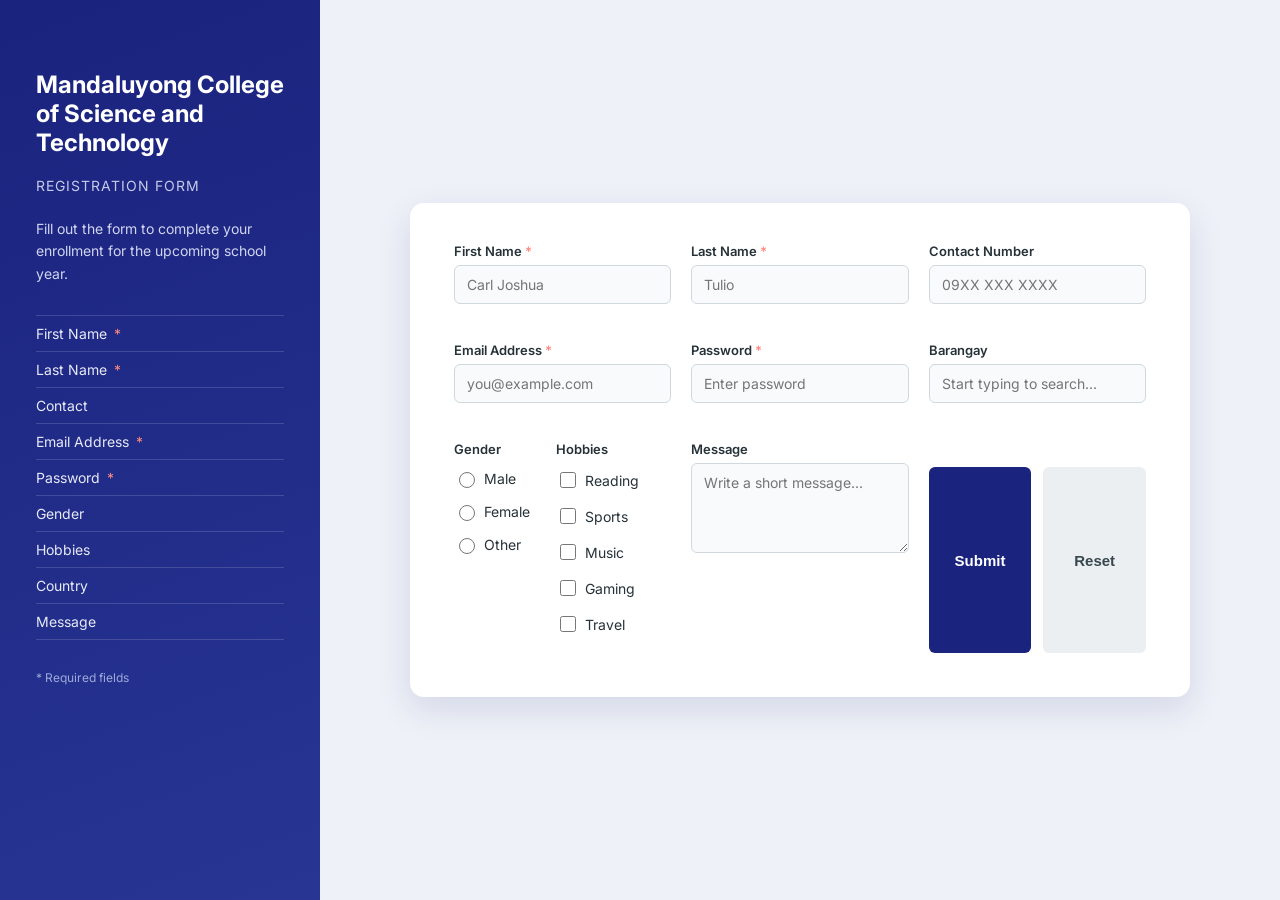
==== index.html @ 2541d4af "Rename Index.html to index.html" ====
<!DOCTYPE html>
<html lang="en">
<head>
<meta charset="UTF-8">
<meta name="viewport" content="width=device-width, initial-scale=1.0">
<title>Registration Form</title>
<link rel="stylesheet" href="style.css">
</head>
<body>

<div class="page">

  <aside class="side-panel">
    <h2>Mandaluyong College of Science and Technology</h2>
    <p class="subtitle">Registration Form</p>
    <p class="desc">Fill out the form to complete your enrollment for the upcoming school year.</p>
    <ul class="field-list">
      <li>First Name <span class="req">*</span></li>
      <li>Last Name <span class="req">*</span></li>
      <li>Contact</li>
      <li>Email Address <span class="req">*</span></li>
      <li>Password <span class="req">*</span></li>
      <li>Gender</li>
      <li>Hobbies</li>
      <li>Country</li>
      <li>Message</li>
    </ul>
    <p class="note">* Required fields</p>
  </aside>

  <main class="form-panel">
    <form>
      <div class="grid-3col">

        <div class="field">
          <label for="firstName">First Name<span class="req">*</span></label>
          <input type="text" id="firstName" name="firstName" placeholder="Carl Joshua" required>
        </div>

        <div class="field">
          <label for="lastName">Last Name<span class="req">*</span></label>
          <input type="text" id="lastName" name="lastName" placeholder="Tulio" required>
        </div>

        <div class="field">
          <label for="contact">Contact Number</label>
          <input type="tel" id="contact" name="contact" placeholder="09XX XXX XXXX">
        </div>

        <div class="field">
          <label for="email">Email Address<span class="req">*</span></label>
          <input type="email" id="email" name="email" placeholder="you@example.com" required>
        </div>

        <div class="field">
          <label for="password">Password<span class="req">*</span></label>
          <input type="password" id="password" name="password" placeholder="Enter password" required>
        </div>

<div class="field">
  <label for="country">Barangay</label>
  <input type="text" id="country" name="Barangay" list="country-list" placeholder="Start typing to search..." autocomplete="off">
  
  <datalist id="country-list">
    <option value="Addition Hills">
<option value="Bagong Silang">
<option value="Barangka Drive">
<option value="Barangka Ibaba">
<option value="Barangka Ilaya">
<option value="Barangka Itaas">
<option value="Buayang Bato">
<option value="Burol">
<option value="Daang Bakal">
<option value="Hagdang Bato Itaas">
<option value="Hagdang Bato Libis">
<option value="Harapin Ang Bukas">
<option value="Highway Hills">
<option value="Hulo">
<option value="Mabini-J. Rizal">
<option value="Malamig">
<option value="Mauway">
<option value="Namayan">
<option value="New Zaniga">
<option value="Old Zaniga">
<option value="Pag-asa">
<option value="Plainview">
<option value="Pleasant Hills">
<option value="Poblacion">
<option value="San Jose">
<option value="Vergara">
<option value="Wack-Wack Greenhills">
  </datalist>
</div>
      <div class="grid-2col">
        <div class="field">
          <label>Gender</label>
          <div class="radio-group">
            <label><input type="radio" name="gender" value="male"> Male</label>
            <label><input type="radio" name="gender" value="female"> Female</label>
            <label><input type="radio" name="gender" value="other"> Other</label>
          </div>
        </div>

        <div class="field">
          <label>Hobbies</label>
          <div class="checkbox-group">
            <label><input type="checkbox" name="hobbies" value="reading"> Reading</label>
            <label><input type="checkbox" name="hobbies" value="sports"> Sports</label>
            <label><input type="checkbox" name="hobbies" value="music"> Music</label>
            <label><input type="checkbox" name="hobbies" value="gaming"> Gaming</label>
            <label><input type="checkbox" name="hobbies" value="travel"> Travel</label>
          </div>
        </div>
      </div>

      <div class="field">
        <label for="message">Message</label>
        <textarea id="message" name="message" placeholder="Write a short message..."></textarea>
      </div>

      <div class="button-row">
        <button type="submit" class="btn-submit">Submit</button>
        <button type="reset" class="btn-reset">Reset</button>
      </div>
    </form>
  </main>

</div>

</body>
</html>
---- style.css ----
@import url('https://fonts.googleapis.com/css2?family=Inter:wght@400;500;600;700&display=swap');

* {
  box-sizing: border-box;
}

body {
  margin: 0;
  font-family: 'Inter', -apple-system, BlinkMacSystemFont, 'Segoe UI', sans-serif;
  background: #eef1f7;
  min-height: 100vh;
}

.page {
  display: flex;
  min-height: 100vh;
}

/* ---------- Side panel ---------- */
.side-panel {
  width: 320px;
  flex-shrink: 0;
  background: linear-gradient(160deg, #1a237e 0%, #283593 100%);
  color: #fff;
  padding: 50px 36px;
}

.side-panel h1 {
  font-size: 26px;
  line-height: 1.3;
  margin: 0 0 6px;
  letter-spacing: 0.5px;
}

.subtitle {
  color: #c5cae9;
  font-size: 14px;
  margin: 0 0 24px;
  text-transform: uppercase;
  letter-spacing: 1px;
}

.desc {
  font-size: 14px;
  line-height: 1.6;
  color: #d1d5f0;
  margin-bottom: 30px;
}

.field-list {
  list-style: none;
  padding: 0;
  margin: 0 0 30px;
  border-top: 1px solid rgba(255,255,255,0.15);
}

.field-list li {
  padding: 9px 0;
  font-size: 14px;
  border-bottom: 1px solid rgba(255,255,255,0.15);
  color: #e8eaf6;
}

.req {
  color: #ff8a80;
  margin-left: 3px;
}

.side-panel .note {
  font-size: 12px;
  color: #9fa8da;
}

/* ---------- Form panel ---------- */
.form-panel {
  flex: 1;
  display: flex;
  align-items: center;
  justify-content: center;
  padding: 50px 60px;
}

form {
  width: 100%;
  max-width: 780px;
  background: #fff;
  border-radius: 14px;
  padding: 40px 44px;
  box-shadow: 0 12px 34px rgba(26, 35, 126, 0.12);
}

.grid-3col {
  display: grid;
  grid-template-columns: repeat(3, 1fr);
  gap: 20px;
  margin-bottom: 4px;
}

.grid-2col {
  display: grid;
  grid-template-columns: 1fr 1.4fr;
  gap: 20px;
}

.field {
  margin-bottom: 18px;
}

label {
  display: block;
  font-size: 13px;
  font-weight: 600;
  color: #263238;
  margin-bottom: 6px;
}

input[type="text"],
input[type="password"],
input[type="email"],
input[type="tel"],
select,
textarea {
  width: 100%;
  padding: 10px 12px;
  font-size: 14px;
  border: 1px solid #cfd8dc;
  border-radius: 6px;
  background: #f9fafb;
  transition: border-color 0.2s, box-shadow 0.2s;
  font-family: 'Inter', -apple-system, BlinkMacSystemFont, 'Segoe UI', sans-serif;
}

input:focus,
select:focus,
textarea:focus {
  outline: none;
  border-color: #1a237e;
  box-shadow: 0 0 0 3px rgba(26, 35, 126, 0.15);
  background: #fff;
}

textarea {
  resize: vertical;
  min-height: 90px;
}

.radio-group,
.checkbox-group {
  display: flex;
  flex-wrap: wrap;
  gap: 14px;
  padding-top: 6px;
}

.radio-group label,
.checkbox-group label {
  display: flex;
  align-items: center;
  font-weight: normal;
  font-size: 14px;
  gap: 6px;
  margin-bottom: 0;
  cursor: pointer;
}

.radio-group input,
.checkbox-group input {
  accent-color: #1a237e;
  width: 16px;
  height: 16px;
  cursor: pointer;
}

.button-row {
  display: flex;
  gap: 12px;
  margin-top: 26px;
}

button {
  flex: 1;
  padding: 13px;
  font-size: 15px;
  font-weight: 600;
  border: none;
  border-radius: 6px;
  cursor: pointer;
  transition: transform 0.1s, background 0.2s;
}

button:active {
  transform: scale(0.98);
}

.btn-submit {
  background: #1a237e;
  color: #fff;
}

.btn-submit:hover {
  background: #283593;
}

.btn-reset {
  background: #eceff1;
  color: #37474f;
}

.btn-reset:hover {
  background: #cfd8dc;
}

/* ---------- Tablet ---------- */
@media (max-width: 900px) {
  .side-panel {
    width: 260px;
    padding: 40px 28px;
  }
  .form-panel {
    padding: 40px;
  }
  .grid-3col {
    grid-template-columns: repeat(2, 1fr);
  }
}

/* ---------- Mobile ---------- */
@media (max-width: 640px) {
  .page {
    flex-direction: column;
  }
  .side-panel {
    width: 100%;
    padding: 30px 24px;
  }
  .field-list {
    display: none;
  }
  .desc {
    margin-bottom: 10px;
  }
  .form-panel {
    padding: 24px 16px 50px;
  }
  form {
    padding: 26px 20px;
    border-radius: 10px;
  }
  .grid-3col,
  .grid-2col {
    grid-template-columns: 1fr;
    gap: 0;
  }
}
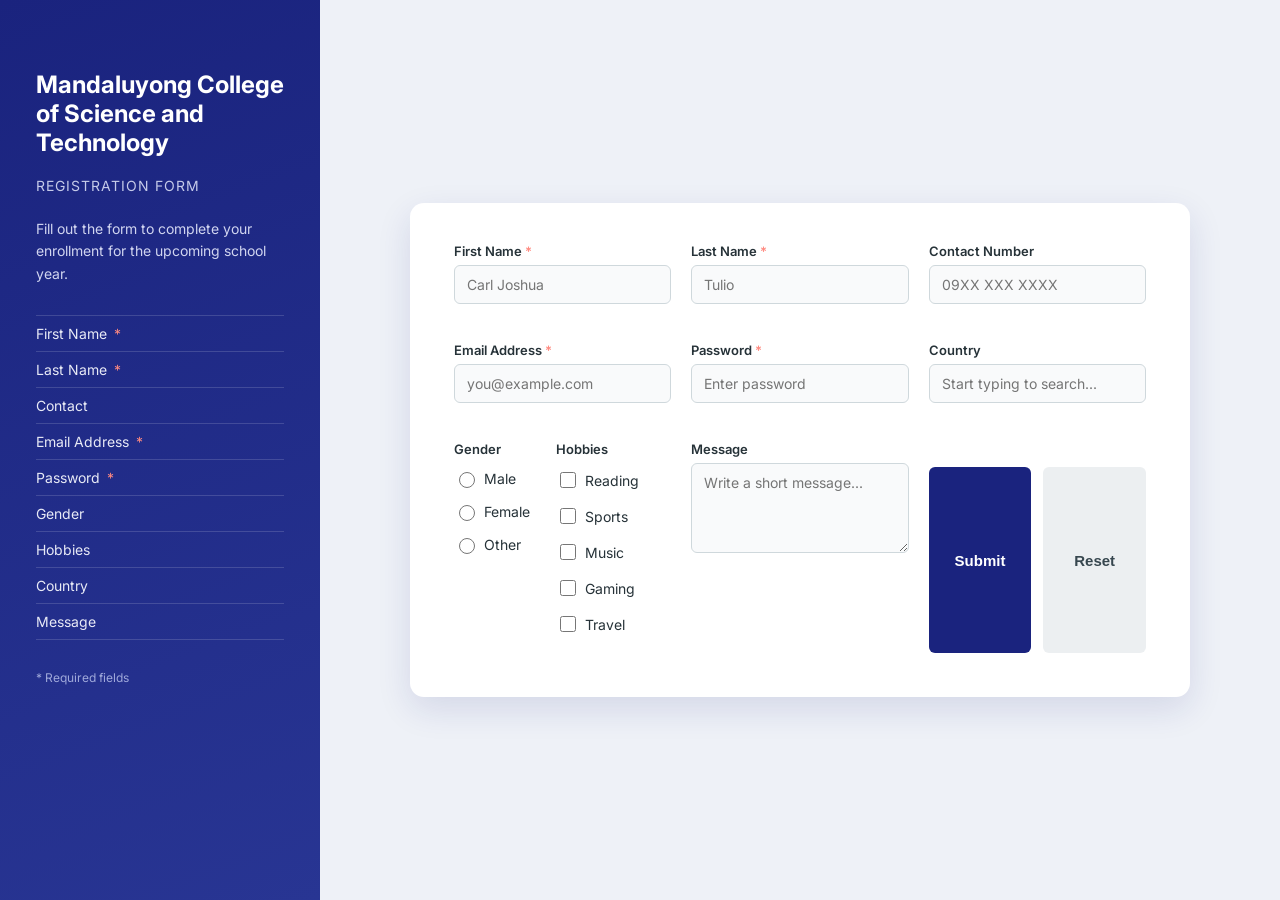
==== commit 484a5029: "Rename main.html to index.html" ====
--- a/index.html
+++ b/index.html
@@ -58,37 +58,14 @@
         </div>
 
 <div class="field">
-  <label for="country">Barangay</label>
+  <label for="country">Country</label>
   <input type="text" id="country" name="Barangay" list="country-list" placeholder="Start typing to search..." autocomplete="off">
   
   <datalist id="country-list">
-    <option value="Addition Hills">
-<option value="Bagong Silang">
-<option value="Barangka Drive">
-<option value="Barangka Ibaba">
-<option value="Barangka Ilaya">
-<option value="Barangka Itaas">
-<option value="Buayang Bato">
-<option value="Burol">
-<option value="Daang Bakal">
-<option value="Hagdang Bato Itaas">
-<option value="Hagdang Bato Libis">
-<option value="Harapin Ang Bukas">
-<option value="Highway Hills">
-<option value="Hulo">
-<option value="Mabini-J. Rizal">
-<option value="Malamig">
-<option value="Mauway">
-<option value="Namayan">
-<option value="New Zaniga">
-<option value="Old Zaniga">
-<option value="Pag-asa">
-<option value="Plainview">
-<option value="Pleasant Hills">
-<option value="Poblacion">
-<option value="San Jose">
-<option value="Vergara">
-<option value="Wack-Wack Greenhills">
+<option value="Philippines">
+<option value="Vietnam">
+<option value="Indonesia">
+<option value="Thailand">
   </datalist>
 </div>
       <div class="grid-2col">
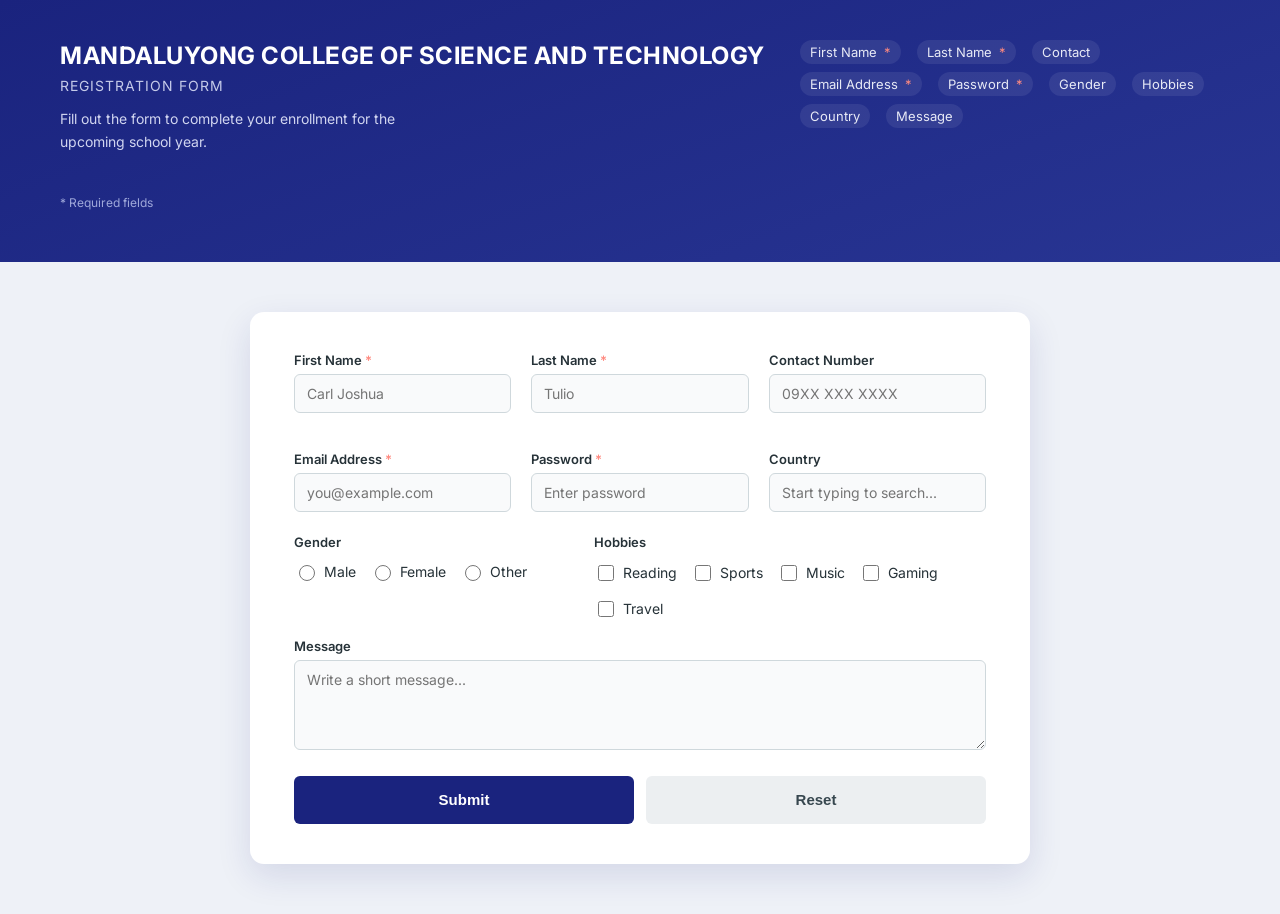
==== commit 0a6828bc: "Add files via upload" ====
--- a/index.html
+++ b/index.html
@@ -3,7 +3,7 @@
 <head>
 <meta charset="UTF-8">
 <meta name="viewport" content="width=device-width, initial-scale=1.0">
-<title>Registration Form</title>
+<title>Mandaluyong College of Science and Technology - Student Registration</title>
 <link rel="stylesheet" href="style.css">
 </head>
 <body>
@@ -11,9 +11,11 @@
 <div class="page">
 
   <aside class="side-panel">
-    <h2>Mandaluyong College of Science and Technology</h2>
-    <p class="subtitle">Registration Form</p>
-    <p class="desc">Fill out the form to complete your enrollment for the upcoming school year.</p>
+    <div class="header-left">
+      <h1>MANDALUYONG COLLEGE OF SCIENCE AND TECHNOLOGY</h1>
+      <p class="subtitle">Registration Form</p>
+      <p class="desc">Fill out the form to complete your enrollment for the upcoming school year.</p>
+    </div>
     <ul class="field-list">
       <li>First Name <span class="req">*</span></li>
       <li>Last Name <span class="req">*</span></li>
@@ -57,17 +59,40 @@
           <input type="password" id="password" name="password" placeholder="Enter password" required>
         </div>
 
-<div class="field">
-  <label for="country">Country</label>
-  <input type="text" id="country" name="Barangay" list="country-list" placeholder="Start typing to search..." autocomplete="off">
-  
-  <datalist id="country-list">
-<option value="Philippines">
-<option value="Vietnam">
-<option value="Indonesia">
-<option value="Thailand">
-  </datalist>
-</div>
+        <div class="field">
+          <label for="country">Country</label>
+          <input type="text" id="country" name="country" list="country-list" placeholder="Start typing to search..." autocomplete="off">
+          <datalist id="country-list">
+            <option value="Philippines">
+            <option value="United States">
+            <option value="United Kingdom">
+            <option value="Japan">
+            <option value="Australia">
+            <option value="Canada">
+            <option value="Singapore">
+            <option value="South Korea">
+            <option value="Malaysia">
+            <option value="Indonesia">
+            <option value="Vietnam">
+            <option value="Thailand">
+            <option value="India">
+            <option value="China">
+            <option value="Germany">
+            <option value="France">
+            <option value="Spain">
+            <option value="Italy">
+            <option value="Netherlands">
+            <option value="New Zealand">
+            <option value="United Arab Emirates">
+            <option value="Saudi Arabia">
+            <option value="Brazil">
+            <option value="Mexico">
+            <option value="South Africa">
+          </datalist>
+        </div>
+
+      </div>
+
       <div class="grid-2col">
         <div class="field">
           <label>Gender</label>
--- a/style.css
+++ b/style.css
@@ -1,254 +1,271 @@
-@import url('https://fonts.googleapis.com/css2?family=Inter:wght@400;500;600;700&display=swap');
-
-* {
-  box-sizing: border-box;
-}
-
-body {
-  margin: 0;
-  font-family: 'Inter', -apple-system, BlinkMacSystemFont, 'Segoe UI', sans-serif;
-  background: #eef1f7;
-  min-height: 100vh;
-}
-
-.page {
-  display: flex;
-  min-height: 100vh;
-}
-
-/* ---------- Side panel ---------- */
-.side-panel {
-  width: 320px;
-  flex-shrink: 0;
-  background: linear-gradient(160deg, #1a237e 0%, #283593 100%);
-  color: #fff;
-  padding: 50px 36px;
-}
-
-.side-panel h1 {
-  font-size: 26px;
-  line-height: 1.3;
-  margin: 0 0 6px;
-  letter-spacing: 0.5px;
-}
-
-.subtitle {
-  color: #c5cae9;
-  font-size: 14px;
-  margin: 0 0 24px;
-  text-transform: uppercase;
-  letter-spacing: 1px;
-}
-
-.desc {
-  font-size: 14px;
-  line-height: 1.6;
-  color: #d1d5f0;
-  margin-bottom: 30px;
-}
-
-.field-list {
-  list-style: none;
-  padding: 0;
-  margin: 0 0 30px;
-  border-top: 1px solid rgba(255,255,255,0.15);
-}
-
-.field-list li {
-  padding: 9px 0;
-  font-size: 14px;
-  border-bottom: 1px solid rgba(255,255,255,0.15);
-  color: #e8eaf6;
-}
-
-.req {
-  color: #ff8a80;
-  margin-left: 3px;
-}
-
-.side-panel .note {
-  font-size: 12px;
-  color: #9fa8da;
-}
-
-/* ---------- Form panel ---------- */
-.form-panel {
-  flex: 1;
-  display: flex;
-  align-items: center;
-  justify-content: center;
-  padding: 50px 60px;
-}
-
-form {
-  width: 100%;
-  max-width: 780px;
-  background: #fff;
-  border-radius: 14px;
-  padding: 40px 44px;
-  box-shadow: 0 12px 34px rgba(26, 35, 126, 0.12);
-}
-
-.grid-3col {
-  display: grid;
-  grid-template-columns: repeat(3, 1fr);
-  gap: 20px;
-  margin-bottom: 4px;
-}
-
-.grid-2col {
-  display: grid;
-  grid-template-columns: 1fr 1.4fr;
-  gap: 20px;
-}
-
-.field {
-  margin-bottom: 18px;
-}
-
-label {
-  display: block;
-  font-size: 13px;
-  font-weight: 600;
-  color: #263238;
-  margin-bottom: 6px;
-}
-
-input[type="text"],
-input[type="password"],
-input[type="email"],
-input[type="tel"],
-select,
-textarea {
-  width: 100%;
-  padding: 10px 12px;
-  font-size: 14px;
-  border: 1px solid #cfd8dc;
-  border-radius: 6px;
-  background: #f9fafb;
-  transition: border-color 0.2s, box-shadow 0.2s;
-  font-family: 'Inter', -apple-system, BlinkMacSystemFont, 'Segoe UI', sans-serif;
-}
-
-input:focus,
-select:focus,
-textarea:focus {
-  outline: none;
-  border-color: #1a237e;
-  box-shadow: 0 0 0 3px rgba(26, 35, 126, 0.15);
-  background: #fff;
-}
-
-textarea {
-  resize: vertical;
-  min-height: 90px;
-}
-
-.radio-group,
-.checkbox-group {
-  display: flex;
-  flex-wrap: wrap;
-  gap: 14px;
-  padding-top: 6px;
-}
-
-.radio-group label,
-.checkbox-group label {
-  display: flex;
-  align-items: center;
-  font-weight: normal;
-  font-size: 14px;
-  gap: 6px;
-  margin-bottom: 0;
-  cursor: pointer;
-}
-
-.radio-group input,
-.checkbox-group input {
-  accent-color: #1a237e;
-  width: 16px;
-  height: 16px;
-  cursor: pointer;
-}
-
-.button-row {
-  display: flex;
-  gap: 12px;
-  margin-top: 26px;
-}
-
-button {
-  flex: 1;
-  padding: 13px;
-  font-size: 15px;
-  font-weight: 600;
-  border: none;
-  border-radius: 6px;
-  cursor: pointer;
-  transition: transform 0.1s, background 0.2s;
-}
-
-button:active {
-  transform: scale(0.98);
-}
-
-.btn-submit {
-  background: #1a237e;
-  color: #fff;
-}
-
-.btn-submit:hover {
-  background: #283593;
-}
-
-.btn-reset {
-  background: #eceff1;
-  color: #37474f;
-}
-
-.btn-reset:hover {
-  background: #cfd8dc;
-}
-
-/* ---------- Tablet ---------- */
-@media (max-width: 900px) {
-  .side-panel {
-    width: 260px;
-    padding: 40px 28px;
-  }
-  .form-panel {
-    padding: 40px;
-  }
-  .grid-3col {
-    grid-template-columns: repeat(2, 1fr);
-  }
-}
-
-/* ---------- Mobile ---------- */
-@media (max-width: 640px) {
-  .page {
-    flex-direction: column;
-  }
-  .side-panel {
-    width: 100%;
-    padding: 30px 24px;
-  }
-  .field-list {
-    display: none;
-  }
-  .desc {
-    margin-bottom: 10px;
-  }
-  .form-panel {
-    padding: 24px 16px 50px;
-  }
-  form {
-    padding: 26px 20px;
-    border-radius: 10px;
-  }
-  .grid-3col,
-  .grid-2col {
-    grid-template-columns: 1fr;
-    gap: 0;
-  }
-}+@import url('https://fonts.googleapis.com/css2?family=Inter:wght@400;500;600;700&display=swap');
+
+* {
+  box-sizing: border-box;
+}
+
+body {
+  margin: 0;
+  font-family: 'Inter', -apple-system, BlinkMacSystemFont, 'Segoe UI', sans-serif;
+  background: #eef1f7;
+  min-height: 100vh;
+}
+
+.page {
+  display: flex;
+  flex-direction: column;
+  min-height: 100vh;
+}
+
+/* ---------- Side panel (now top banner) ---------- */
+.side-panel {
+  width: 100%;
+  background: linear-gradient(160deg, #1a237e 0%, #283593 100%);
+  color: #fff;
+  padding: 40px 60px;
+  display: flex;
+  flex-wrap: wrap;
+  align-items: flex-start;
+  justify-content: space-between;
+  gap: 30px;
+}
+
+.side-panel h1 {
+  font-size: 24px;
+  line-height: 1.3;
+  margin: 0 0 6px;
+  letter-spacing: 0.5px;
+}
+
+.subtitle {
+  color: #c5cae9;
+  font-size: 14px;
+  margin: 0 0 14px;
+  text-transform: uppercase;
+  letter-spacing: 1px;
+}
+
+.desc {
+  font-size: 14px;
+  line-height: 1.6;
+  color: #d1d5f0;
+  margin-bottom: 0;
+  max-width: 340px;
+}
+
+.header-left {
+  flex: 1;
+  min-width: 280px;
+}
+
+.field-list {
+  list-style: none;
+  padding: 0;
+  margin: 0;
+  display: flex;
+  flex-wrap: wrap;
+  gap: 8px 16px;
+  max-width: 420px;
+}
+
+.field-list li {
+  font-size: 13px;
+  color: #e8eaf6;
+  padding: 4px 10px;
+  background: rgba(255,255,255,0.08);
+  border-radius: 20px;
+}
+
+.req {
+  color: #ff8a80;
+  margin-left: 3px;
+}
+
+.side-panel .note {
+  font-size: 12px;
+  color: #9fa8da;
+  margin-top: 12px;
+  width: 100%;
+}
+
+/* ---------- Form panel ---------- */
+.form-panel {
+  flex: 1;
+  display: flex;
+  align-items: flex-start;
+  justify-content: center;
+  padding: 50px 20px;
+}
+
+form {
+  width: 100%;
+  max-width: 780px;
+  background: #fff;
+  border-radius: 14px;
+  padding: 40px 44px;
+  box-shadow: 0 12px 34px rgba(26, 35, 126, 0.12);
+}
+
+.grid-3col {
+  display: grid;
+  grid-template-columns: repeat(3, 1fr);
+  gap: 20px;
+  margin-bottom: 4px;
+}
+
+.grid-2col {
+  display: grid;
+  grid-template-columns: 1fr 1.4fr;
+  gap: 20px;
+}
+
+.field {
+  margin-bottom: 18px;
+  position: relative;
+}
+
+label {
+  display: block;
+  font-size: 13px;
+  font-weight: 600;
+  color: #263238;
+  margin-bottom: 6px;
+}
+
+input[type="text"],
+input[type="password"],
+input[type="email"],
+input[type="tel"],
+select,
+textarea {
+  width: 100%;
+  padding: 10px 12px;
+  font-size: 14px;
+  border: 1px solid #cfd8dc;
+  border-radius: 6px;
+  background: #f9fafb;
+  transition: border-color 0.2s, box-shadow 0.2s;
+  font-family: 'Inter', -apple-system, BlinkMacSystemFont, 'Segoe UI', sans-serif;
+}
+
+input:focus,
+select:focus,
+textarea:focus {
+  outline: none;
+  border-color: #1a237e;
+  box-shadow: 0 0 0 3px rgba(26, 35, 126, 0.15);
+  background: #fff;
+}
+
+textarea {
+  resize: vertical;
+  min-height: 90px;
+  display: block;
+}
+
+.radio-group,
+.checkbox-group {
+  display: flex;
+  flex-wrap: wrap;
+  gap: 14px;
+  padding-top: 6px;
+}
+
+.radio-group label,
+.checkbox-group label {
+  display: flex;
+  align-items: center;
+  font-weight: normal;
+  font-size: 14px;
+  gap: 6px;
+  margin-bottom: 0;
+  cursor: pointer;
+}
+
+.radio-group input,
+.checkbox-group input {
+  accent-color: #1a237e;
+  width: 16px;
+  height: 16px;
+  cursor: pointer;
+}
+
+/* ---------- Buttons ---------- */
+.button-row {
+  display: flex;
+  align-items: center;
+  gap: 12px;
+  margin-top: 26px;
+}
+
+button {
+  flex: 1;
+  height: 48px;
+  padding: 0 13px;
+  font-size: 15px;
+  font-weight: 600;
+  border: none;
+  border-radius: 6px;
+  cursor: pointer;
+  transition: transform 0.1s, background 0.2s;
+}
+
+button:active {
+  transform: scale(0.98);
+}
+
+.btn-submit {
+  background: #1a237e;
+  color: #fff;
+}
+
+.btn-submit:hover {
+  background: #283593;
+}
+
+.btn-reset {
+  background: #eceff1;
+  color: #37474f;
+}
+
+.btn-reset:hover {
+  background: #cfd8dc;
+}
+
+/* ---------- Tablet ---------- */
+@media (max-width: 900px) {
+  .side-panel {
+    padding: 32px 30px;
+  }
+  .form-panel {
+    padding: 40px 20px;
+  }
+  .grid-3col {
+    grid-template-columns: repeat(2, 1fr);
+  }
+}
+
+/* ---------- Mobile ---------- */
+@media (max-width: 640px) {
+  .side-panel {
+    padding: 26px 20px;
+  }
+  .field-list {
+    display: none;
+  }
+  .desc {
+    margin-bottom: 4px;
+  }
+  .form-panel {
+    padding: 24px 14px 50px;
+  }
+  form {
+    padding: 26px 20px;
+    border-radius: 10px;
+  }
+  .grid-3col,
+  .grid-2col {
+    grid-template-columns: 1fr;
+    gap: 0;
+  }
+}
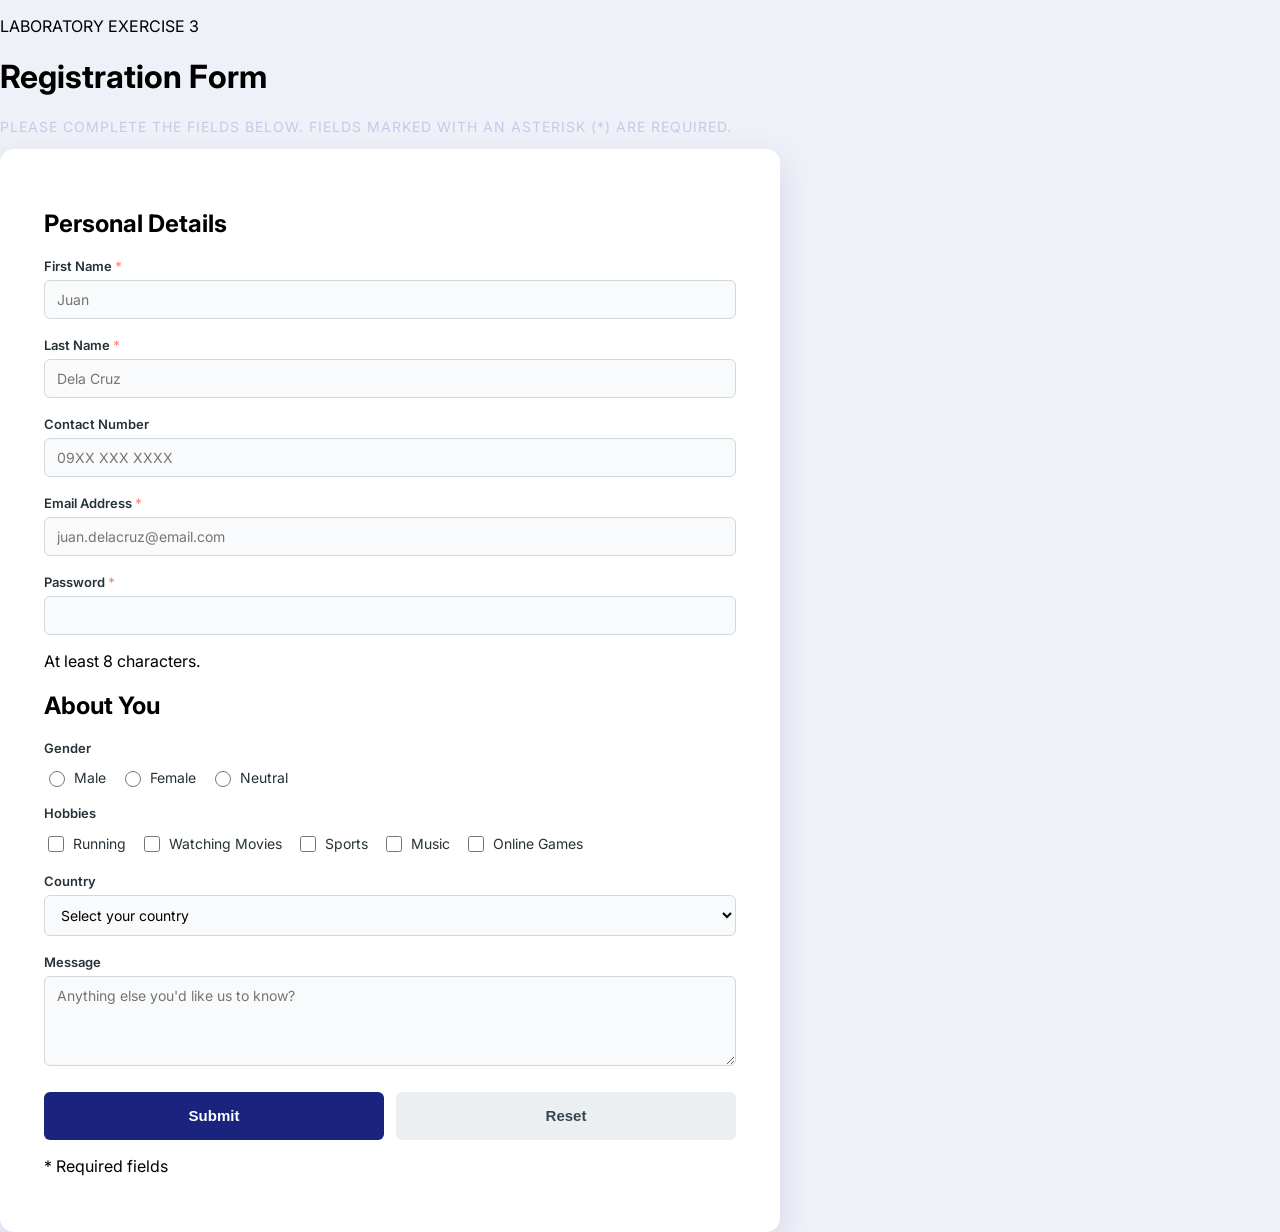
==== commit 74035b99: "Update index.html" ====
--- a/index.html
+++ b/index.html
@@ -3,131 +3,104 @@
 <head>
 <meta charset="UTF-8">
 <meta name="viewport" content="width=device-width, initial-scale=1.0">
-<title>Mandaluyong College of Science and Technology - Student Registration</title>
+<title>Registration Form | Laboratory Exercise 3</title>
 <link rel="stylesheet" href="style.css">
 </head>
 <body>
 
-<div class="page">
+<div class="card">
 
-  <aside class="side-panel">
-    <div class="header-left">
-      <h1>MANDALUYONG COLLEGE OF SCIENCE AND TECHNOLOGY</h1>
-      <p class="subtitle">Registration Form</p>
-      <p class="desc">Fill out the form to complete your enrollment for the upcoming school year.</p>
+  <div class="card-header">
+    <p class="eyebrow">LABORATORY EXERCISE 3</p>
+    <h1>Registration Form</h1>
+    <p class="subtitle">Please complete the fields below. Fields marked with an asterisk (*) are required.</p>
+  </div>
+
+  <form class="card-body">
+
+    <h2 class="section-title">Personal Details</h2>
+
+    <div class="row-2">
+      <div class="field">
+        <label for="firstName">First Name<span class="req">*</span></label>
+        <input type="text" id="firstName" name="firstName" placeholder="Juan" required>
+      </div>
+      <div class="field">
+        <label for="lastName">Last Name<span class="req">*</span></label>
+        <input type="text" id="lastName" name="lastName" placeholder="Dela Cruz" required>
+      </div>
     </div>
-    <ul class="field-list">
-      <li>First Name <span class="req">*</span></li>
-      <li>Last Name <span class="req">*</span></li>
-      <li>Contact</li>
-      <li>Email Address <span class="req">*</span></li>
-      <li>Password <span class="req">*</span></li>
-      <li>Gender</li>
-      <li>Hobbies</li>
-      <li>Country</li>
-      <li>Message</li>
-    </ul>
+
+    <div class="row-2">
+      <div class="field">
+        <label for="contact">Contact Number</label>
+        <input type="tel" id="contact" name="contact" placeholder="09XX XXX XXXX">
+      </div>
+      <div class="field">
+        <label for="email">Email Address<span class="req">*</span></label>
+        <input type="email" id="email" name="email" placeholder="juan.delacruz@email.com" required>
+      </div>
+    </div>
+
+    <div class="field">
+      <label for="password">Password<span class="req">*</span></label>
+      <input type="password" id="password" name="password" required>
+      <p class="hint">At least 8 characters.</p>
+    </div>
+
+    <h2 class="section-title">About You</h2>
+
+    <div class="field">
+      <label>Gender</label>
+      <div class="radio-group">
+        <label><input type="radio" name="gender" value="male"> Male</label>
+        <label><input type="radio" name="gender" value="female"> Female</label>
+        <label><input type="radio" name="gender" value="neutral"> Neutral</label>
+      </div>
+    </div>
+
+    <div class="field">
+      <label>Hobbies</label>
+      <div class="checkbox-group">
+        <label><input type="checkbox" name="hobbies" value="running"> Running</label>
+        <label><input type="checkbox" name="hobbies" value="movies"> Watching Movies</label>
+        <label><input type="checkbox" name="hobbies" value="sports"> Sports</label>
+        <label><input type="checkbox" name="hobbies" value="music"> Music</label>
+        <label><input type="checkbox" name="hobbies" value="games"> Online Games</label>
+      </div>
+    </div>
+
+    <div class="field">
+      <label for="country">Country</label>
+      <select id="country" name="country">
+        <option value="">Select your country</option>
+        <option value="ph">Philippines</option>
+        <option value="us">United States</option>
+        <option value="uk">United Kingdom</option>
+        <option value="jp">Japan</option>
+        <option value="au">Australia</option>
+        <option value="ca">Canada</option>
+        <option value="sg">Singapore</option>
+        <option value="other">Other</option>
+      </select>
+    </div>
+
+    <div class="field">
+      <label for="message">Message</label>
+      <textarea id="message" name="message" placeholder="Anything else you'd like us to know?"></textarea>
+    </div>
+
+    <div class="button-row">
+      <button type="submit" class="btn-submit">Submit</button>
+      <button type="reset" class="btn-reset">Reset</button>
+    </div>
+
     <p class="note">* Required fields</p>
-  </aside>
 
-  <main class="form-panel">
-    <form>
-      <div class="grid-3col">
-
-        <div class="field">
-          <label for="firstName">First Name<span class="req">*</span></label>
-          <input type="text" id="firstName" name="firstName" placeholder="Carl Joshua" required>
-        </div>
-
-        <div class="field">
-          <label for="lastName">Last Name<span class="req">*</span></label>
-          <input type="text" id="lastName" name="lastName" placeholder="Tulio" required>
-        </div>
-
-        <div class="field">
-          <label for="contact">Contact Number</label>
-          <input type="tel" id="contact" name="contact" placeholder="09XX XXX XXXX">
-        </div>
-
-        <div class="field">
-          <label for="email">Email Address<span class="req">*</span></label>
-          <input type="email" id="email" name="email" placeholder="you@example.com" required>
-        </div>
-
-        <div class="field">
-          <label for="password">Password<span class="req">*</span></label>
-          <input type="password" id="password" name="password" placeholder="Enter password" required>
-        </div>
-
-        <div class="field">
-          <label for="country">Country</label>
-          <input type="text" id="country" name="country" list="country-list" placeholder="Start typing to search..." autocomplete="off">
-          <datalist id="country-list">
-            <option value="Philippines">
-            <option value="United States">
-            <option value="United Kingdom">
-            <option value="Japan">
-            <option value="Australia">
-            <option value="Canada">
-            <option value="Singapore">
-            <option value="South Korea">
-            <option value="Malaysia">
-            <option value="Indonesia">
-            <option value="Vietnam">
-            <option value="Thailand">
-            <option value="India">
-            <option value="China">
-            <option value="Germany">
-            <option value="France">
-            <option value="Spain">
-            <option value="Italy">
-            <option value="Netherlands">
-            <option value="New Zealand">
-            <option value="United Arab Emirates">
-            <option value="Saudi Arabia">
-            <option value="Brazil">
-            <option value="Mexico">
-            <option value="South Africa">
-          </datalist>
-        </div>
-
-      </div>
-
-      <div class="grid-2col">
-        <div class="field">
-          <label>Gender</label>
-          <div class="radio-group">
-            <label><input type="radio" name="gender" value="male"> Male</label>
-            <label><input type="radio" name="gender" value="female"> Female</label>
-            <label><input type="radio" name="gender" value="other"> Other</label>
-          </div>
-        </div>
-
-        <div class="field">
-          <label>Hobbies</label>
-          <div class="checkbox-group">
-            <label><input type="checkbox" name="hobbies" value="reading"> Reading</label>
-            <label><input type="checkbox" name="hobbies" value="sports"> Sports</label>
-            <label><input type="checkbox" name="hobbies" value="music"> Music</label>
-            <label><input type="checkbox" name="hobbies" value="gaming"> Gaming</label>
-            <label><input type="checkbox" name="hobbies" value="travel"> Travel</label>
-          </div>
-        </div>
-      </div>
-
-      <div class="field">
-        <label for="message">Message</label>
-        <textarea id="message" name="message" placeholder="Write a short message..."></textarea>
-      </div>
-
-      <div class="button-row">
-        <button type="submit" class="btn-submit">Submit</button>
-        <button type="reset" class="btn-reset">Reset</button>
-      </div>
-    </form>
-  </main>
+  </form>
 
 </div>
 
 </body>
 </html>
+
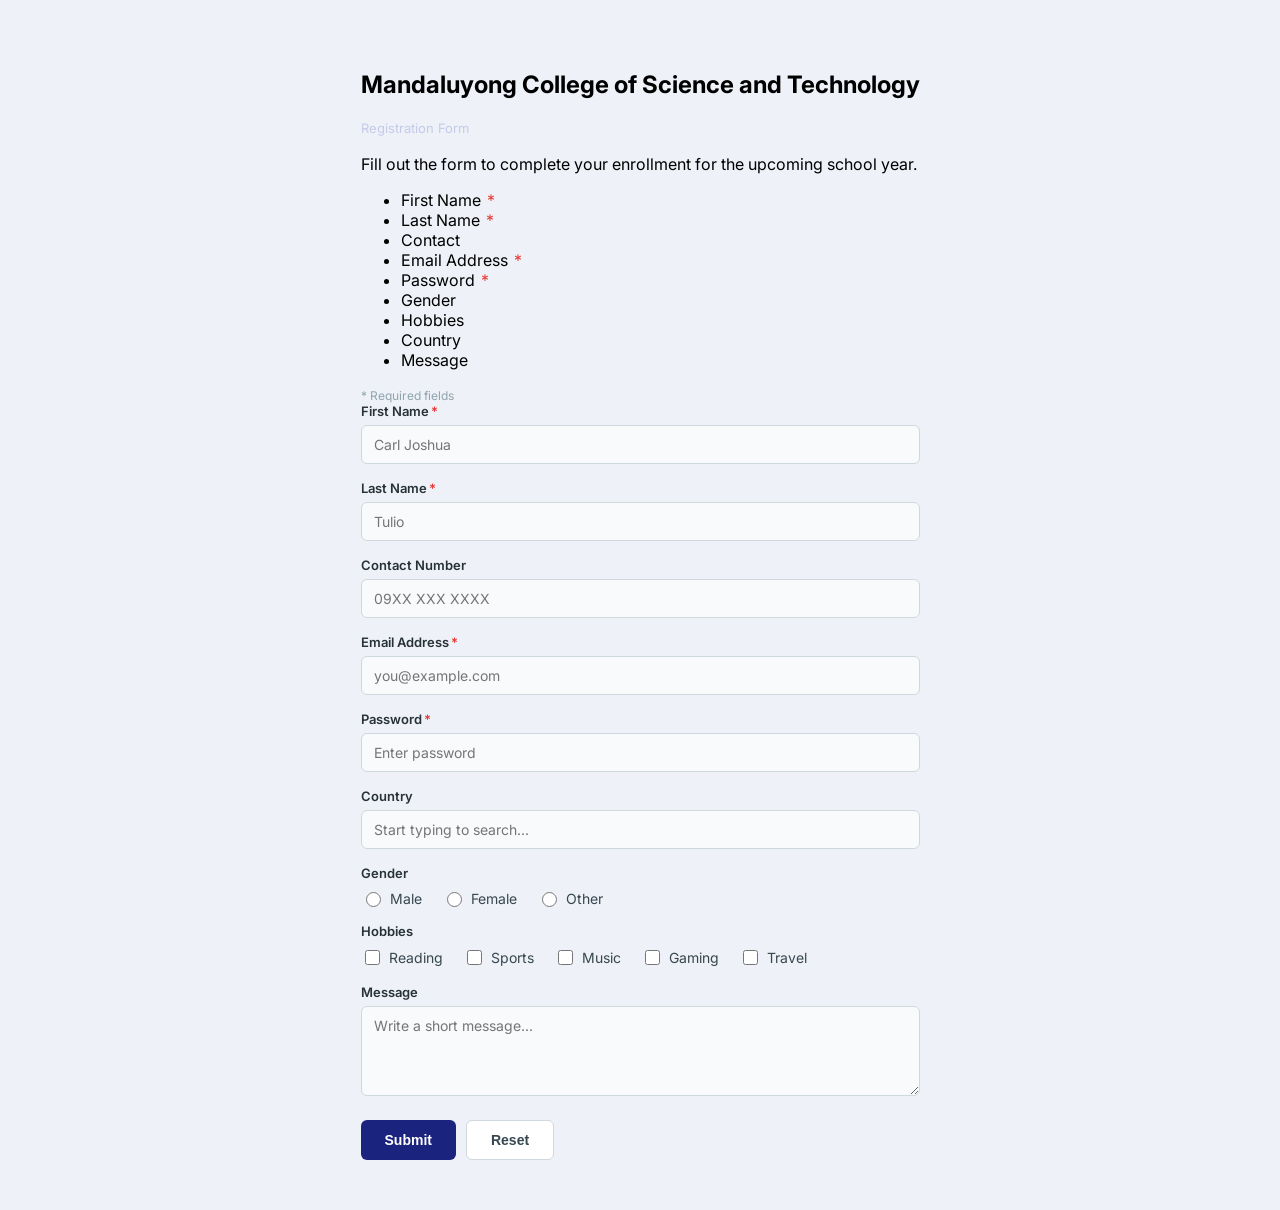
==== commit f4d472e5: "Update index.html" ====
--- a/index.html
+++ b/index.html
@@ -3,101 +3,104 @@
 <head>
 <meta charset="UTF-8">
 <meta name="viewport" content="width=device-width, initial-scale=1.0">
-<title>Registration Form | Laboratory Exercise 3</title>
+<title>Registration Form</title>
 <link rel="stylesheet" href="style.css">
 </head>
 <body>
 
-<div class="card">
+<div class="page">
 
-  <div class="card-header">
-    <p class="eyebrow">LABORATORY EXERCISE 3</p>
-    <h1>Registration Form</h1>
-    <p class="subtitle">Please complete the fields below. Fields marked with an asterisk (*) are required.</p>
-  </div>
+  <aside class="side-panel">
+    <h2>Mandaluyong College of Science and Technology</h2>
+    <p class="subtitle">Registration Form</p>
+    <p class="desc">Fill out the form to complete your enrollment for the upcoming school year.</p>
+    <ul class="field-list">
+      <li>First Name <span class="req">*</span></li>
+      <li>Last Name <span class="req">*</span></li>
+      <li>Contact</li>
+      <li>Email Address <span class="req">*</span></li>
+      <li>Password <span class="req">*</span></li>
+      <li>Gender</li>
+      <li>Hobbies</li>
+      <li>Country</li>
+      <li>Message</li>
+    </ul>
+    <p class="note">* Required fields</p>
+  </aside>
 
-  <form class="card-body">
+  <main class="form-panel">
+    <form>
+      <div class="grid-3col">
 
-    <h2 class="section-title">Personal Details</h2>
+        <div class="field">
+          <label for="firstName">First Name<span class="req">*</span></label>
+          <input type="text" id="firstName" name="firstName" placeholder="Carl Joshua" required>
+        </div>
 
-    <div class="row-2">
+        <div class="field">
+          <label for="lastName">Last Name<span class="req">*</span></label>
+          <input type="text" id="lastName" name="lastName" placeholder="Tulio" required>
+        </div>
+
+        <div class="field">
+          <label for="contact">Contact Number</label>
+          <input type="tel" id="contact" name="contact" placeholder="09XX XXX XXXX">
+        </div>
+
+        <div class="field">
+          <label for="email">Email Address<span class="req">*</span></label>
+          <input type="email" id="email" name="email" placeholder="you@example.com" required>
+        </div>
+
+        <div class="field">
+          <label for="password">Password<span class="req">*</span></label>
+          <input type="password" id="password" name="password" placeholder="Enter password" required>
+        </div>
+
+<div class="field">
+  <label for="country">Country</label>
+  <input type="text" id="country" name="Barangay" list="country-list" placeholder="Start typing to search..." autocomplete="off">
+  
+  <datalist id="country-list">
+<option value="Philippines">
+<option value="Vietnam">
+<option value="Indonesia">
+<option value="Thailand">
+  </datalist>
+</div>
+      <div class="grid-2col">
+        <div class="field">
+          <label>Gender</label>
+          <div class="radio-group">
+            <label><input type="radio" name="gender" value="male"> Male</label>
+            <label><input type="radio" name="gender" value="female"> Female</label>
+            <label><input type="radio" name="gender" value="other"> Other</label>
+          </div>
+        </div>
+
+        <div class="field">
+          <label>Hobbies</label>
+          <div class="checkbox-group">
+            <label><input type="checkbox" name="hobbies" value="reading"> Reading</label>
+            <label><input type="checkbox" name="hobbies" value="sports"> Sports</label>
+            <label><input type="checkbox" name="hobbies" value="music"> Music</label>
+            <label><input type="checkbox" name="hobbies" value="gaming"> Gaming</label>
+            <label><input type="checkbox" name="hobbies" value="travel"> Travel</label>
+          </div>
+        </div>
+      </div>
+
       <div class="field">
-        <label for="firstName">First Name<span class="req">*</span></label>
-        <input type="text" id="firstName" name="firstName" placeholder="Juan" required>
+        <label for="message">Message</label>
+        <textarea id="message" name="message" placeholder="Write a short message..."></textarea>
       </div>
-      <div class="field">
-        <label for="lastName">Last Name<span class="req">*</span></label>
-        <input type="text" id="lastName" name="lastName" placeholder="Dela Cruz" required>
+
+      <div class="button-row">
+        <button type="submit" class="btn-submit">Submit</button>
+        <button type="reset" class="btn-reset">Reset</button>
       </div>
-    </div>
-
-    <div class="row-2">
-      <div class="field">
-        <label for="contact">Contact Number</label>
-        <input type="tel" id="contact" name="contact" placeholder="09XX XXX XXXX">
-      </div>
-      <div class="field">
-        <label for="email">Email Address<span class="req">*</span></label>
-        <input type="email" id="email" name="email" placeholder="juan.delacruz@email.com" required>
-      </div>
-    </div>
-
-    <div class="field">
-      <label for="password">Password<span class="req">*</span></label>
-      <input type="password" id="password" name="password" required>
-      <p class="hint">At least 8 characters.</p>
-    </div>
-
-    <h2 class="section-title">About You</h2>
-
-    <div class="field">
-      <label>Gender</label>
-      <div class="radio-group">
-        <label><input type="radio" name="gender" value="male"> Male</label>
-        <label><input type="radio" name="gender" value="female"> Female</label>
-        <label><input type="radio" name="gender" value="neutral"> Neutral</label>
-      </div>
-    </div>
-
-    <div class="field">
-      <label>Hobbies</label>
-      <div class="checkbox-group">
-        <label><input type="checkbox" name="hobbies" value="running"> Running</label>
-        <label><input type="checkbox" name="hobbies" value="movies"> Watching Movies</label>
-        <label><input type="checkbox" name="hobbies" value="sports"> Sports</label>
-        <label><input type="checkbox" name="hobbies" value="music"> Music</label>
-        <label><input type="checkbox" name="hobbies" value="games"> Online Games</label>
-      </div>
-    </div>
-
-    <div class="field">
-      <label for="country">Country</label>
-      <select id="country" name="country">
-        <option value="">Select your country</option>
-        <option value="ph">Philippines</option>
-        <option value="us">United States</option>
-        <option value="uk">United Kingdom</option>
-        <option value="jp">Japan</option>
-        <option value="au">Australia</option>
-        <option value="ca">Canada</option>
-        <option value="sg">Singapore</option>
-        <option value="other">Other</option>
-      </select>
-    </div>
-
-    <div class="field">
-      <label for="message">Message</label>
-      <textarea id="message" name="message" placeholder="Anything else you'd like us to know?"></textarea>
-    </div>
-
-    <div class="button-row">
-      <button type="submit" class="btn-submit">Submit</button>
-      <button type="reset" class="btn-reset">Reset</button>
-    </div>
-
-    <p class="note">* Required fields</p>
-
-  </form>
+    </form>
+  </main>
 
 </div>
 
--- a/style.css
+++ b/style.css
@@ -9,119 +9,76 @@
   font-family: 'Inter', -apple-system, BlinkMacSystemFont, 'Segoe UI', sans-serif;
   background: #eef1f7;
   min-height: 100vh;
-}
-
-.page {
-  display: flex;
-  flex-direction: column;
-  min-height: 100vh;
-}
-
-/* ---------- Side panel (now top banner) ---------- */
-.side-panel {
+  display: flex;
+  justify-content: center;
+  padding: 50px 20px;
+}
+
+.card {
   width: 100%;
+  max-width: 560px;
+  background: #fff;
+  border-radius: 10px;
+  overflow: hidden;
+  box-shadow: 0 12px 34px rgba(26, 35, 126, 0.12);
+  height: fit-content;
+}
+
+/* ---------- Header ---------- */
+.card-header {
   background: linear-gradient(160deg, #1a237e 0%, #283593 100%);
   color: #fff;
-  padding: 40px 60px;
-  display: flex;
-  flex-wrap: wrap;
-  align-items: flex-start;
-  justify-content: space-between;
-  gap: 30px;
-}
-
-.side-panel h1 {
-  font-size: 24px;
-  line-height: 1.3;
+  padding: 28px 36px;
+}
+
+.eyebrow {
+  font-size: 11px;
+  letter-spacing: 1.5px;
+  color: #9fa8da;
   margin: 0 0 6px;
-  letter-spacing: 0.5px;
+  text-transform: uppercase;
+}
+
+.card-header h1 {
+  font-size: 26px;
+  margin: 0 0 8px;
 }
 
 .subtitle {
+  font-size: 13px;
   color: #c5cae9;
-  font-size: 14px;
+  margin: 0;
+  line-height: 1.5;
+}
+
+/* ---------- Body ---------- */
+.card-body {
+  padding: 32px 36px 36px;
+}
+
+.section-title {
+  font-size: 12px;
+  letter-spacing: 1px;
+  text-transform: uppercase;
+  color: #5c6bc0;
+  font-weight: 700;
   margin: 0 0 14px;
-  text-transform: uppercase;
-  letter-spacing: 1px;
-}
-
-.desc {
-  font-size: 14px;
-  line-height: 1.6;
-  color: #d1d5f0;
-  margin-bottom: 0;
-  max-width: 340px;
-}
-
-.header-left {
-  flex: 1;
-  min-width: 280px;
-}
-
-.field-list {
-  list-style: none;
-  padding: 0;
-  margin: 0;
-  display: flex;
-  flex-wrap: wrap;
-  gap: 8px 16px;
-  max-width: 420px;
-}
-
-.field-list li {
-  font-size: 13px;
-  color: #e8eaf6;
-  padding: 4px 10px;
-  background: rgba(255,255,255,0.08);
-  border-radius: 20px;
-}
-
-.req {
-  color: #ff8a80;
-  margin-left: 3px;
-}
-
-.side-panel .note {
-  font-size: 12px;
-  color: #9fa8da;
-  margin-top: 12px;
-  width: 100%;
-}
-
-/* ---------- Form panel ---------- */
-.form-panel {
-  flex: 1;
-  display: flex;
-  align-items: flex-start;
-  justify-content: center;
-  padding: 50px 20px;
-}
-
-form {
-  width: 100%;
-  max-width: 780px;
-  background: #fff;
-  border-radius: 14px;
-  padding: 40px 44px;
-  box-shadow: 0 12px 34px rgba(26, 35, 126, 0.12);
-}
-
-.grid-3col {
+  padding-bottom: 8px;
+  border-bottom: 1px solid #e8eaf6;
+}
+
+.card-body h2.section-title:not(:first-child) {
+  margin-top: 28px;
+}
+
+.row-2 {
   display: grid;
-  grid-template-columns: repeat(3, 1fr);
-  gap: 20px;
-  margin-bottom: 4px;
-}
-
-.grid-2col {
-  display: grid;
-  grid-template-columns: 1fr 1.4fr;
-  gap: 20px;
+  grid-template-columns: 1fr 1fr;
+  gap: 16px;
 }
 
 .field {
-  margin-bottom: 18px;
-  position: relative;
+  margin-bottom: 16px;
 }
 
 label {
@@ -130,6 +87,17 @@
   font-weight: 600;
   color: #263238;
   margin-bottom: 6px;
+}
+
+.req {
+  color: #e53935;
+  margin-left: 2px;
+}
+
+.hint {
+  font-size: 12px;
+  color: #90a4ae;
+  margin: 5px 0 0;
 }
 
 input[type="text"],
@@ -167,8 +135,8 @@
 .checkbox-group {
   display: flex;
   flex-wrap: wrap;
-  gap: 14px;
-  padding-top: 6px;
+  gap: 8px 20px;
+  padding-top: 2px;
 }
 
 .radio-group label,
@@ -180,29 +148,28 @@
   gap: 6px;
   margin-bottom: 0;
   cursor: pointer;
+  color: #37474f;
 }
 
 .radio-group input,
 .checkbox-group input {
   accent-color: #1a237e;
-  width: 16px;
-  height: 16px;
+  width: 15px;
+  height: 15px;
   cursor: pointer;
 }
 
 /* ---------- Buttons ---------- */
 .button-row {
   display: flex;
-  align-items: center;
-  gap: 12px;
-  margin-top: 26px;
+  gap: 10px;
+  margin-top: 24px;
 }
 
 button {
-  flex: 1;
-  height: 48px;
-  padding: 0 13px;
-  font-size: 15px;
+  height: 40px;
+  padding: 0 24px;
+  font-size: 14px;
   font-weight: 600;
   border: none;
   border-radius: 6px;
@@ -224,47 +191,33 @@
 }
 
 .btn-reset {
-  background: #eceff1;
+  background: #fff;
   color: #37474f;
+  border: 1px solid #cfd8dc;
 }
 
 .btn-reset:hover {
-  background: #cfd8dc;
-}
-
-/* ---------- Tablet ---------- */
-@media (max-width: 900px) {
-  .side-panel {
-    padding: 32px 30px;
-  }
-  .form-panel {
-    padding: 40px 20px;
-  }
-  .grid-3col {
-    grid-template-columns: repeat(2, 1fr);
-  }
+  background: #f5f5f5;
+}
+
+.note {
+  font-size: 12px;
+  color: #90a4ae;
+  margin: 18px 0 0;
 }
 
 /* ---------- Mobile ---------- */
-@media (max-width: 640px) {
-  .side-panel {
-    padding: 26px 20px;
-  }
-  .field-list {
-    display: none;
-  }
-  .desc {
-    margin-bottom: 4px;
-  }
-  .form-panel {
-    padding: 24px 14px 50px;
-  }
-  form {
-    padding: 26px 20px;
-    border-radius: 10px;
-  }
-  .grid-3col,
-  .grid-2col {
+@media (max-width: 600px) {
+  body {
+    padding: 20px 12px;
+  }
+  .card-header {
+    padding: 24px 22px;
+  }
+  .card-body {
+    padding: 24px 22px 28px;
+  }
+  .row-2 {
     grid-template-columns: 1fr;
     gap: 0;
   }
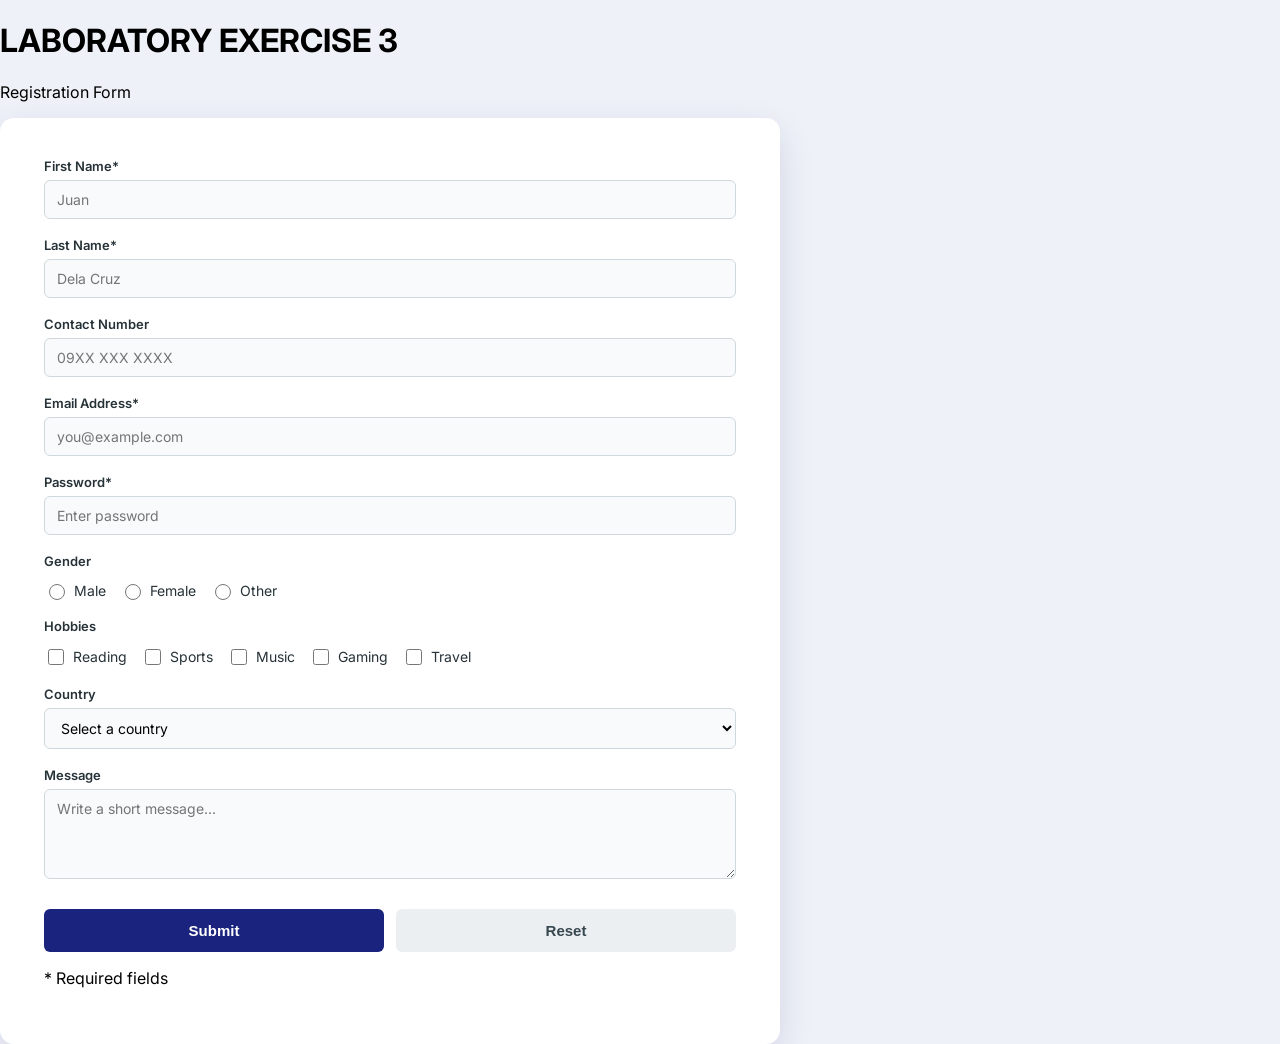
==== commit de082645: "Update index.html" ====
--- a/index.html
+++ b/index.html
@@ -2,108 +2,90 @@
 <html lang="en">
 <head>
 <meta charset="UTF-8">
-<meta name="viewport" content="width=device-width, initial-scale=1.0">
-<title>Registration Form</title>
+<title>Laboratory Exercise 3 - Registration Form</title>
 <link rel="stylesheet" href="style.css">
 </head>
 <body>
 
-<div class="page">
+<div class="form-container">
+  <div class="form-header">
+    <h1>LABORATORY EXERCISE 3</h1>
+    <p>Registration Form</p>
+  </div>
 
-  <aside class="side-panel">
-    <h2>Mandaluyong College of Science and Technology</h2>
-    <p class="subtitle">Registration Form</p>
-    <p class="desc">Fill out the form to complete your enrollment for the upcoming school year.</p>
-    <ul class="field-list">
-      <li>First Name <span class="req">*</span></li>
-      <li>Last Name <span class="req">*</span></li>
-      <li>Contact</li>
-      <li>Email Address <span class="req">*</span></li>
-      <li>Password <span class="req">*</span></li>
-      <li>Gender</li>
-      <li>Hobbies</li>
-      <li>Country</li>
-      <li>Message</li>
-    </ul>
+  <form>
+    <div class="two-col">
+      <div class="field">
+        <label for="firstName">First Name<span class="required">*</span></label>
+        <input type="text" id="firstName" name="firstName" placeholder="Juan" required>
+      </div>
+      <div class="field">
+        <label for="lastName">Last Name<span class="required">*</span></label>
+        <input type="text" id="lastName" name="lastName" placeholder="Dela Cruz" required>
+      </div>
+    </div>
+
+    <div class="field">
+      <label for="contact">Contact Number</label>
+      <input type="tel" id="contact" name="contact" placeholder="09XX XXX XXXX">
+    </div>
+
+    <div class="field">
+      <label for="email">Email Address<span class="required">*</span></label>
+      <input type="email" id="email" name="email" placeholder="you@example.com" required>
+    </div>
+
+    <div class="field">
+      <label for="password">Password<span class="required">*</span></label>
+      <input type="password" id="password" name="password" placeholder="Enter password" required>
+    </div>
+
+    <div class="field">
+      <label>Gender</label>
+      <div class="radio-group">
+        <label><input type="radio" name="gender" value="male"> Male</label>
+        <label><input type="radio" name="gender" value="female"> Female</label>
+        <label><input type="radio" name="gender" value="other"> Other</label>
+      </div>
+    </div>
+
+    <div class="field">
+      <label>Hobbies</label>
+      <div class="checkbox-group">
+        <label><input type="checkbox" name="hobbies" value="reading"> Reading</label>
+        <label><input type="checkbox" name="hobbies" value="sports"> Sports</label>
+        <label><input type="checkbox" name="hobbies" value="music"> Music</label>
+        <label><input type="checkbox" name="hobbies" value="gaming"> Gaming</label>
+        <label><input type="checkbox" name="hobbies" value="travel"> Travel</label>
+      </div>
+    </div>
+
+    <div class="field">
+      <label for="country">Country</label>
+      <select id="country" name="country">
+        <option value="">Select a country</option>
+        <option value="ph">Philippines</option>
+        <option value="us">United States</option>
+        <option value="uk">United Kingdom</option>
+        <option value="jp">Japan</option>
+        <option value="au">Australia</option>
+        <option value="other">Other</option>
+      </select>
+    </div>
+
+    <div class="field">
+      <label for="message">Message</label>
+      <textarea id="message" name="message" placeholder="Write a short message..."></textarea>
+    </div>
+
+    <div class="button-row">
+      <button type="submit" class="btn-submit">Submit</button>
+      <button type="reset" class="btn-reset">Reset</button>
+    </div>
+
     <p class="note">* Required fields</p>
-  </aside>
-
-  <main class="form-panel">
-    <form>
-      <div class="grid-3col">
-
-        <div class="field">
-          <label for="firstName">First Name<span class="req">*</span></label>
-          <input type="text" id="firstName" name="firstName" placeholder="Carl Joshua" required>
-        </div>
-
-        <div class="field">
-          <label for="lastName">Last Name<span class="req">*</span></label>
-          <input type="text" id="lastName" name="lastName" placeholder="Tulio" required>
-        </div>
-
-        <div class="field">
-          <label for="contact">Contact Number</label>
-          <input type="tel" id="contact" name="contact" placeholder="09XX XXX XXXX">
-        </div>
-
-        <div class="field">
-          <label for="email">Email Address<span class="req">*</span></label>
-          <input type="email" id="email" name="email" placeholder="you@example.com" required>
-        </div>
-
-        <div class="field">
-          <label for="password">Password<span class="req">*</span></label>
-          <input type="password" id="password" name="password" placeholder="Enter password" required>
-        </div>
-
-<div class="field">
-  <label for="country">Country</label>
-  <input type="text" id="country" name="Barangay" list="country-list" placeholder="Start typing to search..." autocomplete="off">
-  
-  <datalist id="country-list">
-<option value="Philippines">
-<option value="Vietnam">
-<option value="Indonesia">
-<option value="Thailand">
-  </datalist>
-</div>
-      <div class="grid-2col">
-        <div class="field">
-          <label>Gender</label>
-          <div class="radio-group">
-            <label><input type="radio" name="gender" value="male"> Male</label>
-            <label><input type="radio" name="gender" value="female"> Female</label>
-            <label><input type="radio" name="gender" value="other"> Other</label>
-          </div>
-        </div>
-
-        <div class="field">
-          <label>Hobbies</label>
-          <div class="checkbox-group">
-            <label><input type="checkbox" name="hobbies" value="reading"> Reading</label>
-            <label><input type="checkbox" name="hobbies" value="sports"> Sports</label>
-            <label><input type="checkbox" name="hobbies" value="music"> Music</label>
-            <label><input type="checkbox" name="hobbies" value="gaming"> Gaming</label>
-            <label><input type="checkbox" name="hobbies" value="travel"> Travel</label>
-          </div>
-        </div>
-      </div>
-
-      <div class="field">
-        <label for="message">Message</label>
-        <textarea id="message" name="message" placeholder="Write a short message..."></textarea>
-      </div>
-
-      <div class="button-row">
-        <button type="submit" class="btn-submit">Submit</button>
-        <button type="reset" class="btn-reset">Reset</button>
-      </div>
-    </form>
-  </main>
-
+  </form>
 </div>
 
 </body>
 </html>
-
--- a/style.css
+++ b/style.css
@@ -9,76 +9,101 @@
   font-family: 'Inter', -apple-system, BlinkMacSystemFont, 'Segoe UI', sans-serif;
   background: #eef1f7;
   min-height: 100vh;
-  display: flex;
-  justify-content: center;
-  padding: 50px 20px;
-}
-
-.card {
-  width: 100%;
-  max-width: 560px;
-  background: #fff;
-  border-radius: 10px;
-  overflow: hidden;
-  box-shadow: 0 12px 34px rgba(26, 35, 126, 0.12);
-  height: fit-content;
-}
-
-/* ---------- Header ---------- */
-.card-header {
+}
+
+.page {
+  display: flex;
+  min-height: 100vh;
+}
+
+
+.side-panel {
+  width: 320px;
+  flex-shrink: 0;
   background: linear-gradient(160deg, #1a237e 0%, #283593 100%);
   color: #fff;
-  padding: 28px 36px;
-}
-
-.eyebrow {
-  font-size: 11px;
-  letter-spacing: 1.5px;
+  padding: 50px 36px;
+}
+
+.side-panel h1 {
+  font-size: 26px;
+  line-height: 1.3;
+  margin: 0 0 6px;
+  letter-spacing: 0.5px;
+}
+
+.subtitle {
+  color: #c5cae9;
+  font-size: 14px;
+  margin: 0 0 24px;
+  text-transform: uppercase;
+  letter-spacing: 1px;
+}
+
+.desc {
+  font-size: 14px;
+  line-height: 1.6;
+  color: #d1d5f0;
+  margin-bottom: 30px;
+}
+
+.field-list {
+  list-style: none;
+  padding: 0;
+  margin: 0 0 30px;
+  border-top: 1px solid rgba(255,255,255,0.15);
+}
+
+.field-list li {
+  padding: 9px 0;
+  font-size: 14px;
+  border-bottom: 1px solid rgba(255,255,255,0.15);
+  color: #e8eaf6;
+}
+
+.req {
+  color: #ff8a80;
+  margin-left: 3px;
+}
+
+.side-panel .note {
+  font-size: 12px;
   color: #9fa8da;
-  margin: 0 0 6px;
-  text-transform: uppercase;
-}
-
-.card-header h1 {
-  font-size: 26px;
-  margin: 0 0 8px;
-}
-
-.subtitle {
-  font-size: 13px;
-  color: #c5cae9;
-  margin: 0;
-  line-height: 1.5;
-}
-
-/* ---------- Body ---------- */
-.card-body {
-  padding: 32px 36px 36px;
-}
-
-.section-title {
-  font-size: 12px;
-  letter-spacing: 1px;
-  text-transform: uppercase;
-  color: #5c6bc0;
-  font-weight: 700;
-  margin: 0 0 14px;
-  padding-bottom: 8px;
-  border-bottom: 1px solid #e8eaf6;
-}
-
-.card-body h2.section-title:not(:first-child) {
-  margin-top: 28px;
-}
-
-.row-2 {
+}
+
+
+.form-panel {
+  flex: 1;
+  display: flex;
+  align-items: center;
+  justify-content: center;
+  padding: 50px 60px;
+}
+
+form {
+  width: 100%;
+  max-width: 780px;
+  background: #fff;
+  border-radius: 14px;
+  padding: 40px 44px;
+  box-shadow: 0 12px 34px rgba(26, 35, 126, 0.12);
+}
+
+.grid-3col {
   display: grid;
-  grid-template-columns: 1fr 1fr;
-  gap: 16px;
+  grid-template-columns: repeat(3, 1fr);
+  gap: 20px;
+  margin-bottom: 4px;
+}
+
+.grid-2col {
+  display: grid;
+  grid-template-columns: 1fr 1.4fr;
+  gap: 20px;
 }
 
 .field {
-  margin-bottom: 16px;
+  margin-bottom: 18px;
 }
 
 label {
@@ -87,17 +112,6 @@
   font-weight: 600;
   color: #263238;
   margin-bottom: 6px;
-}
-
-.req {
-  color: #e53935;
-  margin-left: 2px;
-}
-
-.hint {
-  font-size: 12px;
-  color: #90a4ae;
-  margin: 5px 0 0;
 }
 
 input[type="text"],
@@ -128,15 +142,14 @@
 textarea {
   resize: vertical;
   min-height: 90px;
-  display: block;
 }
 
 .radio-group,
 .checkbox-group {
   display: flex;
   flex-wrap: wrap;
-  gap: 8px 20px;
-  padding-top: 2px;
+  gap: 14px;
+  padding-top: 6px;
 }
 
 .radio-group label,
@@ -148,28 +161,26 @@
   gap: 6px;
   margin-bottom: 0;
   cursor: pointer;
-  color: #37474f;
 }
 
 .radio-group input,
 .checkbox-group input {
   accent-color: #1a237e;
-  width: 15px;
-  height: 15px;
+  width: 16px;
+  height: 16px;
   cursor: pointer;
 }
 
-/* ---------- Buttons ---------- */
 .button-row {
   display: flex;
-  gap: 10px;
-  margin-top: 24px;
+  gap: 12px;
+  margin-top: 26px;
 }
 
 button {
-  height: 40px;
-  padding: 0 24px;
-  font-size: 14px;
+  flex: 1;
+  padding: 13px;
+  font-size: 15px;
   font-weight: 600;
   border: none;
   border-radius: 6px;
@@ -191,33 +202,52 @@
 }
 
 .btn-reset {
-  background: #fff;
+  background: #eceff1;
   color: #37474f;
-  border: 1px solid #cfd8dc;
 }
 
 .btn-reset:hover {
-  background: #f5f5f5;
-}
-
-.note {
-  font-size: 12px;
-  color: #90a4ae;
-  margin: 18px 0 0;
-}
-
-/* ---------- Mobile ---------- */
-@media (max-width: 600px) {
-  body {
-    padding: 20px 12px;
-  }
-  .card-header {
-    padding: 24px 22px;
-  }
-  .card-body {
-    padding: 24px 22px 28px;
-  }
-  .row-2 {
+  background: #cfd8dc;
+}
+
+
+@media (max-width: 900px) {
+  .side-panel {
+    width: 260px;
+    padding: 40px 28px;
+  }
+  .form-panel {
+    padding: 40px;
+  }
+  .grid-3col {
+    grid-template-columns: repeat(2, 1fr);
+  }
+}
+
+
+@media (max-width: 640px) {
+  .page {
+    flex-direction: column;
+  }
+  .side-panel {
+    width: 100%;
+    padding: 30px 24px;
+  }
+  .field-list {
+    display: none;
+  }
+  .desc {
+    margin-bottom: 10px;
+  }
+  .form-panel {
+    padding: 24px 16px 50px;
+  }
+  form {
+    padding: 26px 20px;
+    border-radius: 10px;
+  }
+  .grid-3col,
+  .grid-2col {
     grid-template-columns: 1fr;
     gap: 0;
   }
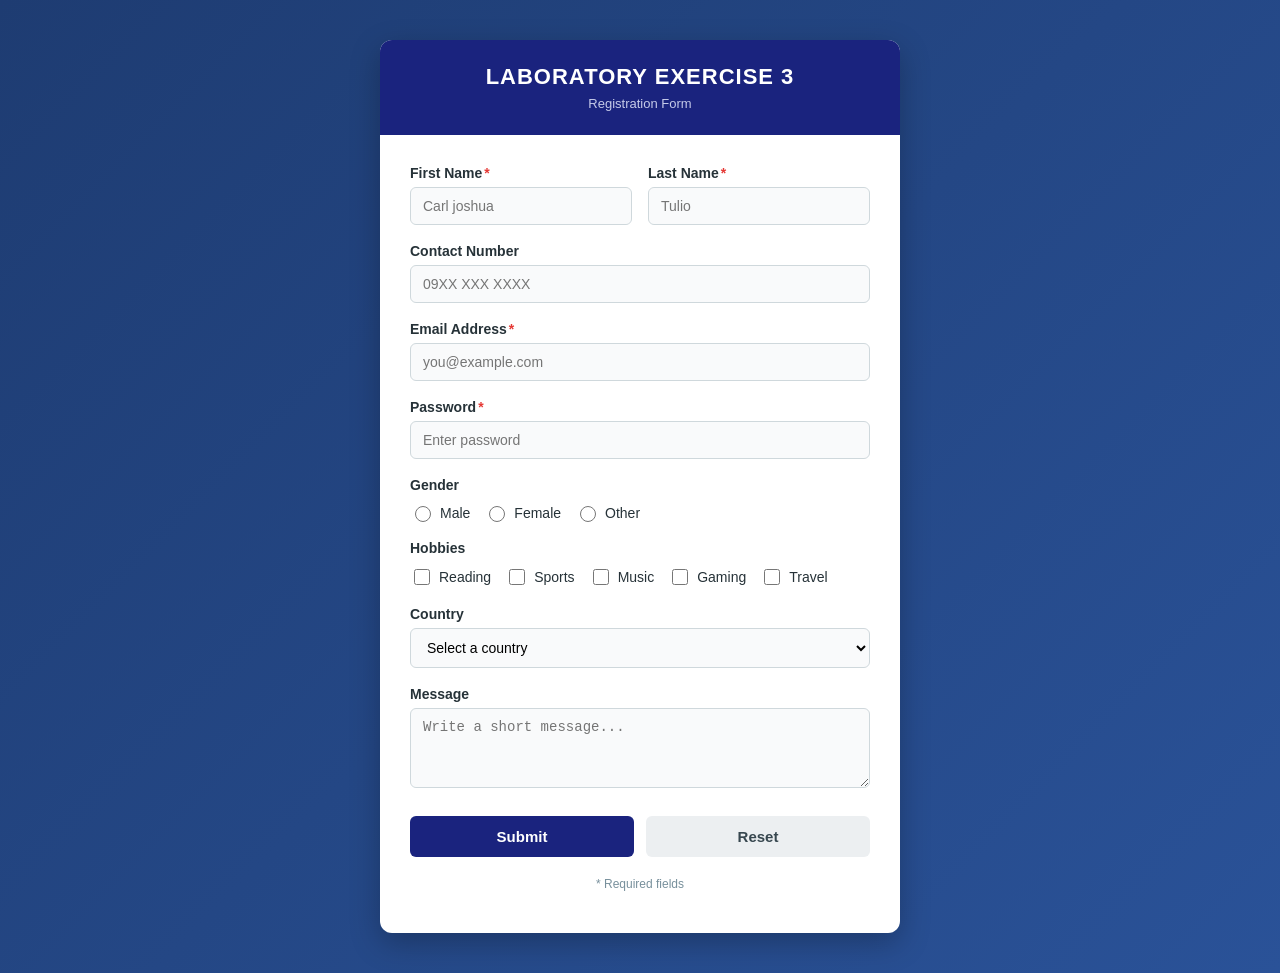
==== commit 1e8d6685: "Update index.html" ====
--- a/index.html
+++ b/index.html
@@ -17,11 +17,11 @@
     <div class="two-col">
       <div class="field">
         <label for="firstName">First Name<span class="required">*</span></label>
-        <input type="text" id="firstName" name="firstName" placeholder="Juan" required>
+        <input type="text" id="firstName" name="firstName" placeholder="Carl joshua" required>
       </div>
       <div class="field">
         <label for="lastName">Last Name<span class="required">*</span></label>
-        <input type="text" id="lastName" name="lastName" placeholder="Dela Cruz" required>
+        <input type="text" id="lastName" name="lastName" placeholder="Tulio" required>
       </div>
     </div>
 
--- a/style.css
+++ b/style.css
@@ -1,105 +1,48 @@
-@import url('https://fonts.googleapis.com/css2?family=Inter:wght@400;500;600;700&display=swap');
-
 * {
   box-sizing: border-box;
 }
 
 body {
   margin: 0;
-  font-family: 'Inter', -apple-system, BlinkMacSystemFont, 'Segoe UI', sans-serif;
-  background: #eef1f7;
+  padding: 40px 20px;
+  font-family: 'Segoe UI', Tahoma, Geneva, Verdana, sans-serif;
+  background: linear-gradient(135deg, #1e3c72 0%, #2a5298 100%);
   min-height: 100vh;
+  display: flex;
+  justify-content: center;
+  align-items: flex-start;
 }
 
-.page {
-  display: flex;
-  min-height: 100vh;
+.form-container {
+  background: #ffffff;
+  width: 100%;
+  max-width: 520px;
+  border-radius: 12px;
+  box-shadow: 0 10px 30px rgba(0, 0, 0, 0.25);
+  overflow: hidden;
 }
 
-
-.side-panel {
-  width: 320px;
-  flex-shrink: 0;
-  background: linear-gradient(160deg, #1a237e 0%, #283593 100%);
+.form-header {
+  background: #1a237e;
   color: #fff;
-  padding: 50px 36px;
+  padding: 24px 30px;
+  text-align: center;
 }
 
-.side-panel h1 {
-  font-size: 26px;
-  line-height: 1.3;
-  margin: 0 0 6px;
-  letter-spacing: 0.5px;
-}
-
-.subtitle {
-  color: #c5cae9;
-  font-size: 14px;
-  margin: 0 0 24px;
-  text-transform: uppercase;
+.form-header h1 {
+  margin: 0;
+  font-size: 22px;
   letter-spacing: 1px;
 }
 
-.desc {
-  font-size: 14px;
-  line-height: 1.6;
-  color: #d1d5f0;
-  margin-bottom: 30px;
-}
-
-.field-list {
-  list-style: none;
-  padding: 0;
-  margin: 0 0 30px;
-  border-top: 1px solid rgba(255,255,255,0.15);
-}
-
-.field-list li {
-  padding: 9px 0;
-  font-size: 14px;
-  border-bottom: 1px solid rgba(255,255,255,0.15);
-  color: #e8eaf6;
-}
-
-.req {
-  color: #ff8a80;
-  margin-left: 3px;
-}
-
-.side-panel .note {
-  font-size: 12px;
-  color: #9fa8da;
-}
-
-
-.form-panel {
-  flex: 1;
-  display: flex;
-  align-items: center;
-  justify-content: center;
-  padding: 50px 60px;
+.form-header p {
+  margin: 6px 0 0;
+  font-size: 13px;
+  color: #c5cae9;
 }
 
 form {
-  width: 100%;
-  max-width: 780px;
-  background: #fff;
-  border-radius: 14px;
-  padding: 40px 44px;
-  box-shadow: 0 12px 34px rgba(26, 35, 126, 0.12);
-}
-
-.grid-3col {
-  display: grid;
-  grid-template-columns: repeat(3, 1fr);
-  gap: 20px;
-  margin-bottom: 4px;
-}
-
-.grid-2col {
-  display: grid;
-  grid-template-columns: 1fr 1.4fr;
-  gap: 20px;
+  padding: 30px;
 }
 
 .field {
@@ -108,10 +51,15 @@
 
 label {
   display: block;
-  font-size: 13px;
+  font-size: 14px;
   font-weight: 600;
   color: #263238;
   margin-bottom: 6px;
+}
+
+.required {
+  color: #e53935;
+  margin-left: 2px;
 }
 
 input[type="text"],
@@ -127,7 +75,6 @@
   border-radius: 6px;
   background: #f9fafb;
   transition: border-color 0.2s, box-shadow 0.2s;
-  font-family: 'Inter', -apple-system, BlinkMacSystemFont, 'Segoe UI', sans-serif;
 }
 
 input:focus,
@@ -141,7 +88,7 @@
 
 textarea {
   resize: vertical;
-  min-height: 90px;
+  min-height: 80px;
 }
 
 .radio-group,
@@ -149,7 +96,7 @@
   display: flex;
   flex-wrap: wrap;
   gap: 14px;
-  padding-top: 6px;
+  padding-top: 4px;
 }
 
 .radio-group label,
@@ -171,21 +118,30 @@
   cursor: pointer;
 }
 
+.two-col {
+  display: flex;
+  gap: 16px;
+}
+
+.two-col .field {
+  flex: 1;
+}
+
 .button-row {
   display: flex;
   gap: 12px;
-  margin-top: 26px;
+  margin-top: 24px;
 }
 
 button {
   flex: 1;
-  padding: 13px;
+  padding: 12px;
   font-size: 15px;
   font-weight: 600;
   border: none;
   border-radius: 6px;
   cursor: pointer;
-  transition: transform 0.1s, background 0.2s;
+  transition: transform 0.1s, opacity 0.2s;
 }
 
 button:active {
@@ -210,45 +166,16 @@
   background: #cfd8dc;
 }
 
-
-@media (max-width: 900px) {
-  .side-panel {
-    width: 260px;
-    padding: 40px 28px;
-  }
-  .form-panel {
-    padding: 40px;
-  }
-  .grid-3col {
-    grid-template-columns: repeat(2, 1fr);
-  }
+.note {
+  font-size: 12px;
+  color: #78909c;
+  margin-top: 20px;
+  text-align: center;
 }
 
-
-@media (max-width: 640px) {
-  .page {
+@media (max-width: 480px) {
+  .two-col {
     flex-direction: column;
-  }
-  .side-panel {
-    width: 100%;
-    padding: 30px 24px;
-  }
-  .field-list {
-    display: none;
-  }
-  .desc {
-    margin-bottom: 10px;
-  }
-  .form-panel {
-    padding: 24px 16px 50px;
-  }
-  form {
-    padding: 26px 20px;
-    border-radius: 10px;
-  }
-  .grid-3col,
-  .grid-2col {
-    grid-template-columns: 1fr;
     gap: 0;
   }
 }
